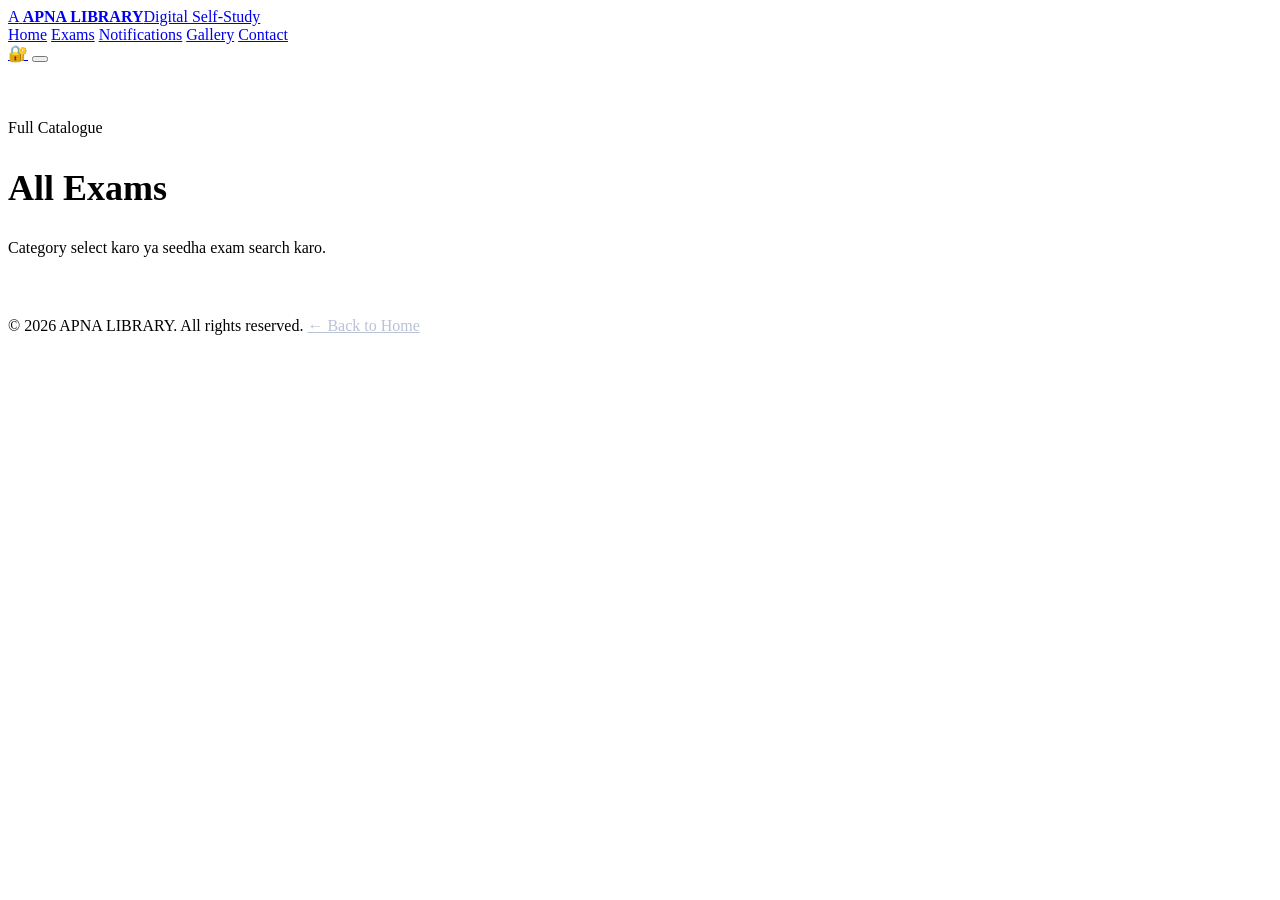
==== category.html @ 268855db "Add files via upload" ====
<!DOCTYPE html>
<html lang="hi">
<head>
<meta charset="UTF-8">
<meta name="viewport" content="width=device-width, initial-scale=1.0">
<title>All Exams — APNA LIBRARY</title>
<link rel="stylesheet" href="assets/css/style.css">
<style>
  .cat-hero{background:var(--shelf);border-bottom:1px solid var(--line);padding:56px 0 32px}
  .filter-row{display:flex;gap:10px;flex-wrap:wrap;margin-top:28px}
  .filter-chip{padding:9px 18px;border:1px solid var(--line);border-radius:20px;font-size:13px;font-weight:600;background:var(--paper);cursor:pointer}
  .filter-chip.active{background:var(--navy);color:#fff;border-color:var(--navy)}
</style>
</head>
<body>

<header class="site-header">
  <div class="wrap header-inner">
    <a href="index.html" class="brand">
      <span class="brand-mark">A</span>
      <span class="brand-text"><b>APNA LIBRARY</b><span data-i18n="tagline_brand">Digital Self-Study</span></span>
    </a>
    <nav class="main-nav">
      <a href="index.html" data-i18n="nav_home">Home</a>
      <a href="category.html" data-i18n="nav_exams">Exams</a>
      <a href="index.html#notifications" data-i18n="nav_notifications">Notifications</a>
      <a href="index.html#gallery" data-i18n="nav_gallery">Gallery</a>
      <a href="index.html#contact" data-i18n="nav_contact">Contact</a>
    </nav>
    <div class="header-actions">
      <div id="lang-switcher"></div>
      <a href="admin/index.html" class="icon-btn" title="Admin Login">🔐</a>
      <button class="menu-btn" aria-label="Menu"><span></span><span></span><span></span></button>
    </div>
  </div>
</header>

<section class="cat-hero">
  <div class="wrap">
    <div class="eyebrow" data-i18n="eyebrow_catalogue">Full Catalogue</div>
    <h1 style="font-size:36px;color:var(--navy-deep)" data-i18n="heading_all_exams">All Exams</h1>
    <p style="color:var(--ink-soft);margin-top:8px" data-i18n="cat_page_sub">Category select karo ya seedha exam search karo.</p>
    <div class="filter-row" id="filter-row"></div>
  </div>
</section>

<section class="section">
  <div class="wrap">
    <div class="card-grid" id="all-exam-grid"></div>
  </div>
</section>

<footer>
  <div class="wrap footer-bottom" style="border-top:none">
    <span data-i18n="footer_rights">© 2026 APNA LIBRARY. All rights reserved.</span>
    <a href="index.html" style="color:#B9C2D6" data-i18n="back_home">← Back to Home</a>
  </div>
</footer>

<script src="assets/js/data.js"></script>
<script src="assets/js/i18n.js"></script>
<script src="assets/js/main.js"></script>
<script>
  const params = new URLSearchParams(window.location.search);
  let activeCat = params.get('cat') || 'all';

  function renderFilters(){
    const el = document.getElementById('filter-row');
    const chips = [{id:'all',name:{hg:t('filter_all'),en:t('filter_all'),hi:t('filter_all'),bn:t('filter_all'),mr:t('filter_all')},icon:'📚'}, ...CATEGORIES];
    el.innerHTML = chips.map(c=>`
      <button class="filter-chip ${c.id===activeCat?'active':''}" data-cat="${c.id}">${c.icon} ${tf(c.name)}</button>
    `).join('');
    el.querySelectorAll('.filter-chip').forEach(btn=>{
      btn.addEventListener('click', ()=>{
        activeCat = btn.dataset.cat;
        el.querySelectorAll('.filter-chip').forEach(b=>b.classList.remove('active'));
        btn.classList.add('active');
        renderList();
      });
    });
  }

  function renderList(){
    const list = activeCat === 'all' ? EXAMS : EXAMS.filter(e=>e.category===activeCat);
    renderExamCards('all-exam-grid', list);
  }

  window.onLanguageChangeExtra = function(){
    renderFilters();
    renderList();
  };

  renderFilters();
  renderList();
</script>
</body>
</html>
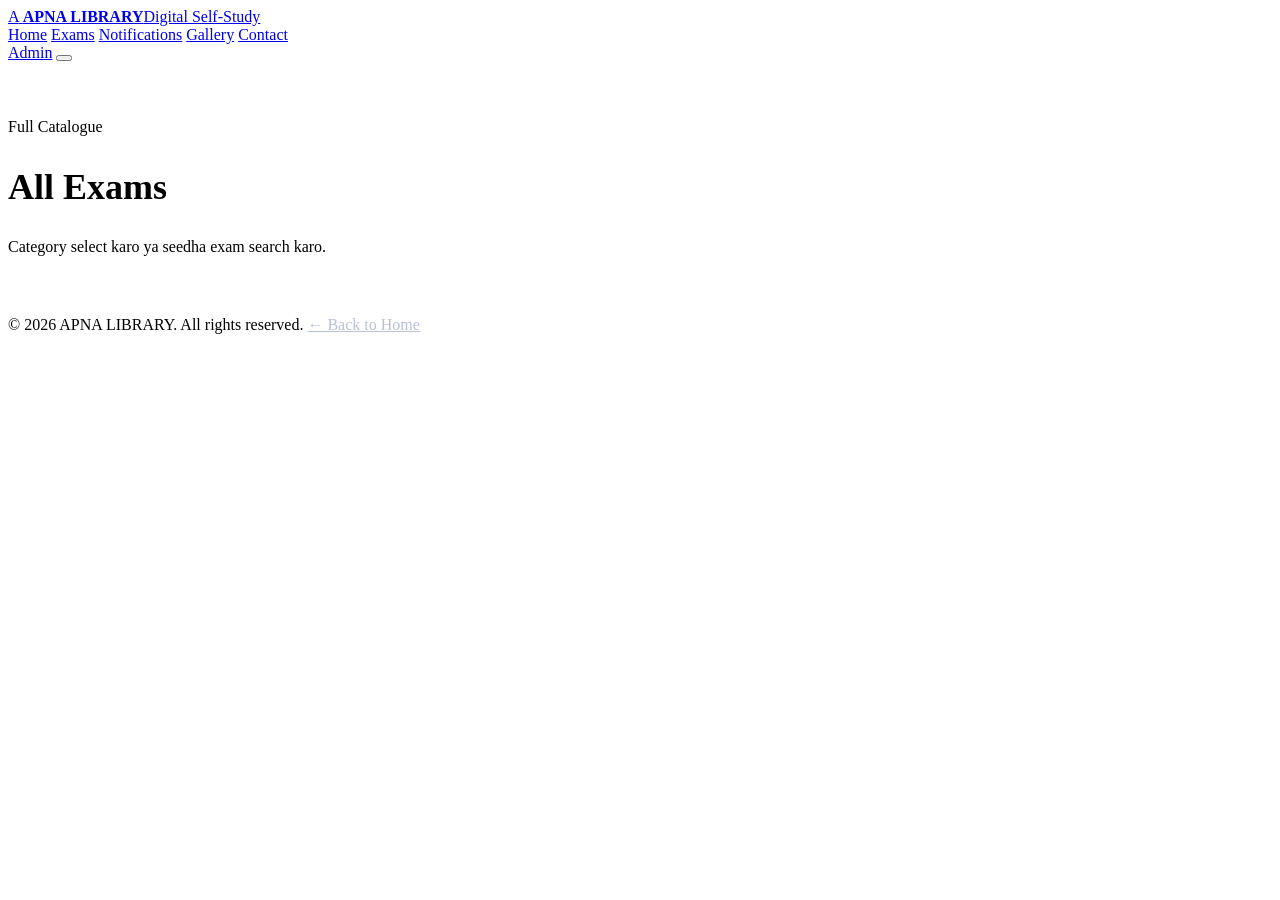
==== commit 958c28b9: "Add files via upload" ====
--- a/category.html
+++ b/category.html
@@ -29,7 +29,7 @@
     </nav>
     <div class="header-actions">
       <div id="lang-switcher"></div>
-      <a href="admin/index.html" class="icon-btn" title="Admin Login">🔐</a>
+      <a href="admin/index.html" class="icon-btn" title="Admin Login">Admin</a>
       <button class="menu-btn" aria-label="Menu"><span></span><span></span><span></span></button>
     </div>
   </div>
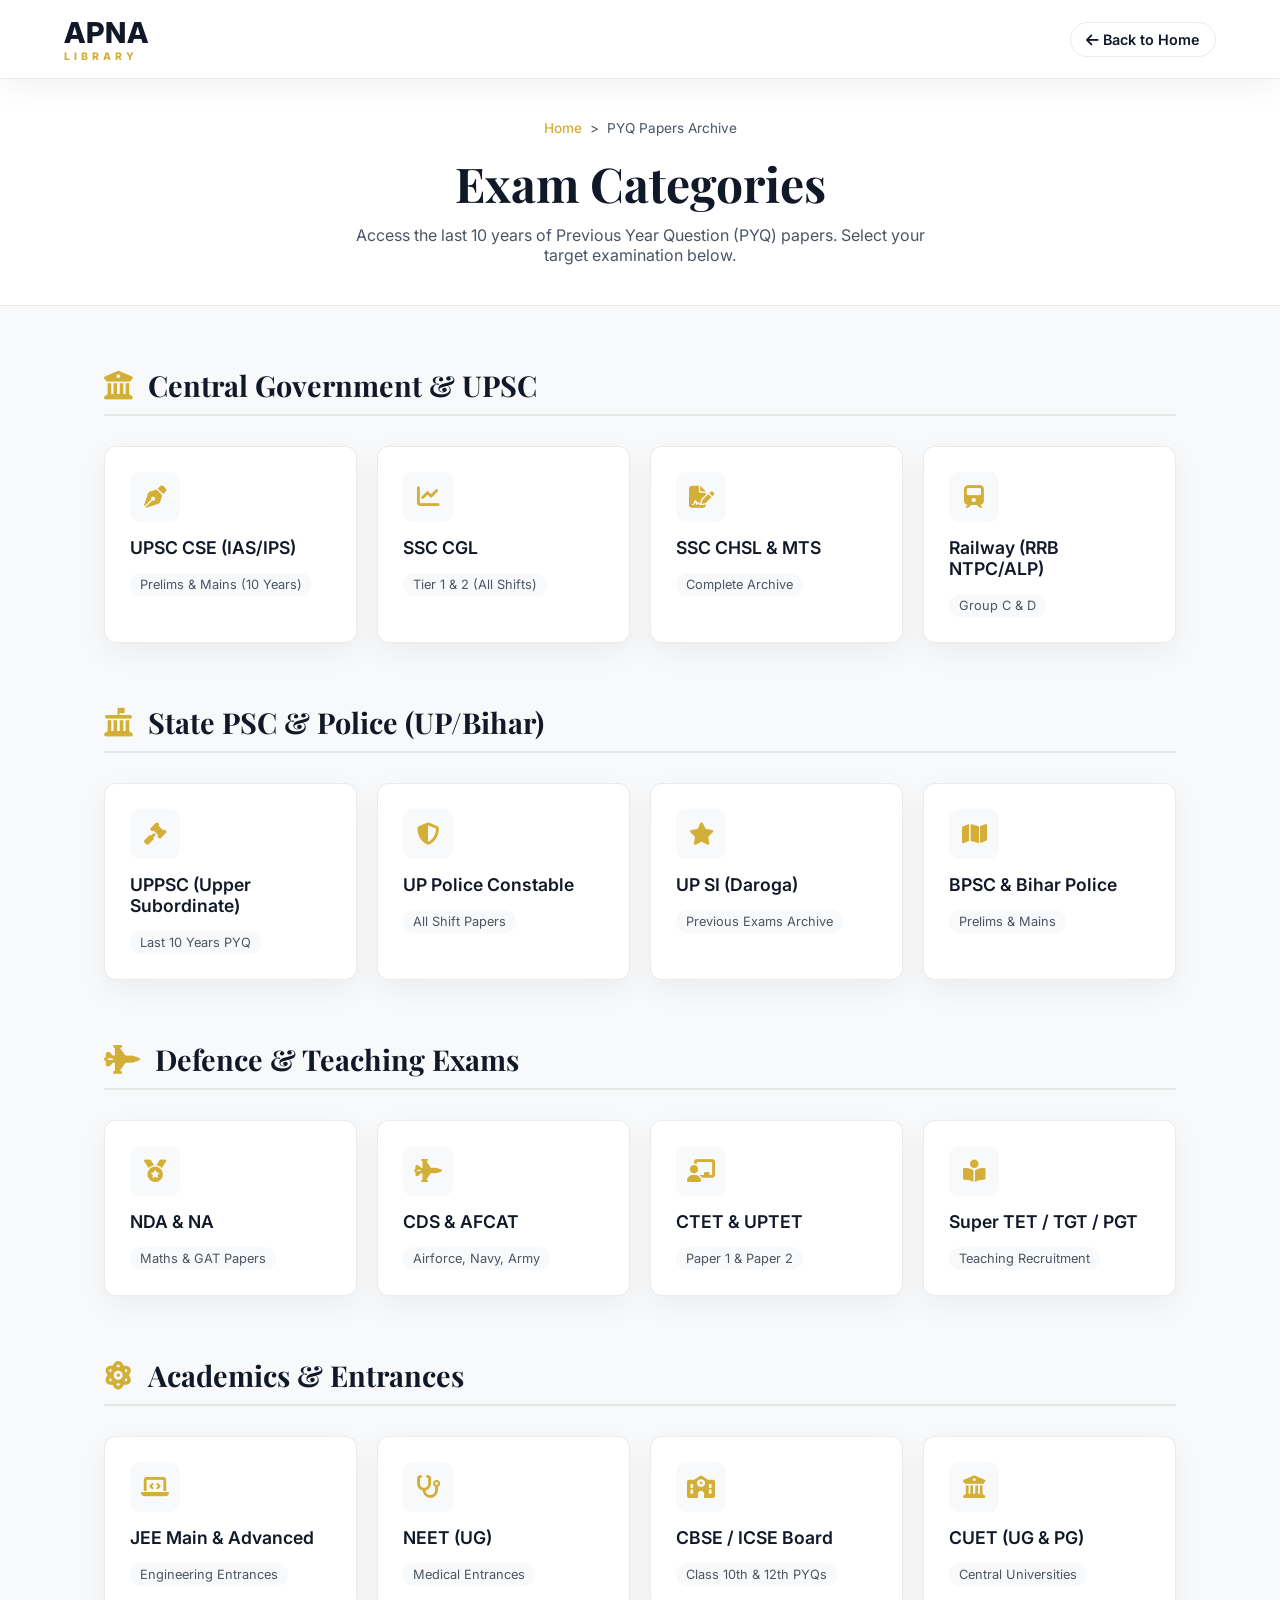
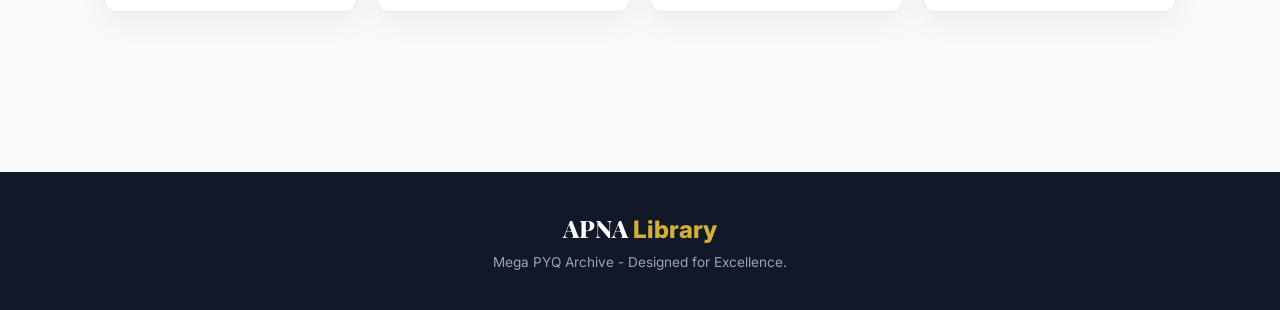
==== commit 08bff4c5: "Create category.html" ====
--- a/category.html
+++ b/category.html
@@ -1,97 +1,230 @@
 <!DOCTYPE html>
-<html lang="hi">
+<html lang="en">
 <head>
-<meta charset="UTF-8">
-<meta name="viewport" content="width=device-width, initial-scale=1.0">
-<title>All Exams — APNA LIBRARY</title>
-<link rel="stylesheet" href="assets/css/style.css">
-<style>
-  .cat-hero{background:var(--shelf);border-bottom:1px solid var(--line);padding:56px 0 32px}
-  .filter-row{display:flex;gap:10px;flex-wrap:wrap;margin-top:28px}
-  .filter-chip{padding:9px 18px;border:1px solid var(--line);border-radius:20px;font-size:13px;font-weight:600;background:var(--paper);cursor:pointer}
-  .filter-chip.active{background:var(--navy);color:#fff;border-color:var(--navy)}
-</style>
+    <meta charset="UTF-8">
+    <meta name="viewport" content="width=device-width, initial-scale=1.0">
+    <title>PYQ Papers | Apna Library</title>
+    
+    <link href="https://fonts.googleapis.com/css2?family=Playfair+Display:ital,wght@0,600;0,800;1,600&family=Inter:wght@300;400;500;600&display=swap" rel="stylesheet">
+    <link rel="stylesheet" href="https://cdnjs.cloudflare.com/ajax/libs/font-awesome/6.4.0/css/all.min.css">
+    
+    <style>
+        /* ============================================================
+           PREMIUM WHITE THEME VARIABLES (Same as Main Page)
+           ============================================================ */
+        :root {
+            --bg-pure: #ffffff;
+            --bg-offwhite: #f8f9fa;
+            --bg-glass: rgba(255, 255, 255, 0.95);
+            --gold-primary: #D4AF37;
+            --gold-hover: #b5952f;
+            --text-dark: #111827;
+            --text-muted: #4b5563;
+            --border-light: rgba(0, 0, 0, 0.08);
+            --shadow-soft: 0 10px 30px rgba(0, 0, 0, 0.05);
+            --shadow-hover: 0 15px 40px rgba(212, 175, 55, 0.15);
+            --transition: all 0.3s cubic-bezier(0.25, 1, 0.5, 1);
+        }
+
+        * { margin: 0; padding: 0; box-sizing: border-box; font-family: 'Inter', sans-serif; scroll-behavior: smooth; }
+        body { background: var(--bg-offwhite); color: var(--text-dark); }
+        
+        ::-webkit-scrollbar { width: 6px; }
+        ::-webkit-scrollbar-track { background: var(--bg-offwhite); }
+        ::-webkit-scrollbar-thumb { background: var(--gold-primary); border-radius: 10px; }
+        h1, h2, h3, .serif { font-family: 'Playfair Display', serif; }
+
+        /* ============================================================
+           NAVBAR (Reused for consistency)
+           ============================================================ */
+        nav {
+            position: fixed; top: 0; width: 100%; display: flex; justify-content: space-between; align-items: center;
+            padding: 15px 5%; background: var(--bg-glass); backdrop-filter: blur(15px);
+            border-bottom: 1px solid var(--border-light); z-index: 1000; box-shadow: var(--shadow-soft);
+        }
+        .logo { font-size: 1.8rem; font-weight: 800; color: var(--text-dark); letter-spacing: 1px; text-decoration: none;}
+        .logo span { color: var(--gold-primary); font-size: 0.65rem; display: block; letter-spacing: 4px; font-family: 'Inter', sans-serif; text-transform: uppercase; }
+        
+        .nav-actions { display: flex; align-items: center; gap: 15px; }
+        .back-btn { font-size: 0.9rem; font-weight: 600; color: var(--text-dark); text-decoration: none; border: 1px solid var(--border-light); padding: 8px 15px; border-radius: 20px; transition: 0.3s; }
+        .back-btn:hover { background: var(--gold-primary); color: #fff; border-color: var(--gold-primary); }
+
+        /* ============================================================
+           PAGE HEADER & BREADCRUMBS
+           ============================================================ */
+        .page-header { padding: 120px 5% 40px; background: var(--bg-pure); text-align: center; border-bottom: 1px solid var(--border-light); }
+        .breadcrumbs { font-size: 0.85rem; color: var(--text-muted); margin-bottom: 15px; }
+        .breadcrumbs a { color: var(--gold-primary); text-decoration: none; font-weight: 500; }
+        .page-header h1 { font-size: clamp(2rem, 4vw, 3rem); color: var(--text-dark); margin-bottom: 10px; }
+        .page-header p { color: var(--text-muted); font-size: 1rem; max-width: 600px; margin: 0 auto; }
+
+        /* ============================================================
+           CATEGORY SECTIONS
+           ============================================================ */
+        .category-container { padding: 60px 5%; max-width: 1200px; margin: 0 auto; }
+        
+        .exam-section { margin-bottom: 60px; }
+        .exam-section-title { font-size: 1.8rem; color: var(--text-dark); border-bottom: 2px solid var(--border-light); padding-bottom: 10px; margin-bottom: 30px; display: flex; align-items: center; gap: 15px; }
+        .exam-section-title i { color: var(--gold-primary); }
+
+        .cards-grid { display: grid; grid-template-columns: repeat(auto-fill, minmax(250px, 1fr)); gap: 20px; }
+        
+        .exam-sub-card {
+            background: var(--bg-pure); border: 1px solid var(--border-light); border-radius: 12px;
+            padding: 25px; text-decoration: none; color: var(--text-dark); transition: var(--transition);
+            display: flex; flex-direction: column; align-items: flex-start; gap: 15px; box-shadow: var(--shadow-soft);
+        }
+        .exam-sub-card:hover { transform: translateY(-5px); border-color: var(--gold-primary); box-shadow: var(--shadow-hover); }
+        
+        .exam-sub-card .icon-box { width: 50px; height: 50px; background: var(--bg-offwhite); border-radius: 10px; display: flex; align-items: center; justify-content: center; font-size: 1.4rem; color: var(--gold-primary); transition: 0.3s; }
+        .exam-sub-card:hover .icon-box { background: var(--gold-primary); color: #fff; }
+        
+        .exam-sub-card h3 { font-size: 1.1rem; font-family: 'Inter', sans-serif; font-weight: 600; }
+        .exam-sub-card span { font-size: 0.8rem; color: var(--text-muted); background: var(--bg-offwhite); padding: 4px 10px; border-radius: 20px; }
+
+        /* ============================================================
+           FOOTER (Simplified for sub-pages)
+           ============================================================ */
+        footer { background: var(--text-dark); color: #fff; padding: 40px 5%; text-align: center; margin-top: 40px;}
+        .footer-logo { font-size: 1.5rem; font-weight: 800; font-family: 'Playfair Display', serif; margin-bottom: 10px;}
+        .footer-logo span { color: var(--gold-primary); }
+    </style>
 </head>
 <body>
 
-<header class="site-header">
-  <div class="wrap header-inner">
-    <a href="index.html" class="brand">
-      <span class="brand-mark">A</span>
-      <span class="brand-text"><b>APNA LIBRARY</b><span data-i18n="tagline_brand">Digital Self-Study</span></span>
-    </a>
-    <nav class="main-nav">
-      <a href="index.html" data-i18n="nav_home">Home</a>
-      <a href="category.html" data-i18n="nav_exams">Exams</a>
-      <a href="index.html#notifications" data-i18n="nav_notifications">Notifications</a>
-      <a href="index.html#gallery" data-i18n="nav_gallery">Gallery</a>
-      <a href="index.html#contact" data-i18n="nav_contact">Contact</a>
+    <!-- NAVBAR -->
+    <nav>
+        <a href="index.html" class="logo">APNA <span>Library</span></a>
+        <div class="nav-actions">
+            <a href="index.html" class="back-btn"><i class="fas fa-arrow-left"></i> Back to Home</a>
+        </div>
     </nav>
-    <div class="header-actions">
-      <div id="lang-switcher"></div>
-      <a href="admin/index.html" class="icon-btn" title="Admin Login">Admin</a>
-      <button class="menu-btn" aria-label="Menu"><span></span><span></span><span></span></button>
-    </div>
-  </div>
-</header>
-
-<section class="cat-hero">
-  <div class="wrap">
-    <div class="eyebrow" data-i18n="eyebrow_catalogue">Full Catalogue</div>
-    <h1 style="font-size:36px;color:var(--navy-deep)" data-i18n="heading_all_exams">All Exams</h1>
-    <p style="color:var(--ink-soft);margin-top:8px" data-i18n="cat_page_sub">Category select karo ya seedha exam search karo.</p>
-    <div class="filter-row" id="filter-row"></div>
-  </div>
-</section>
-
-<section class="section">
-  <div class="wrap">
-    <div class="card-grid" id="all-exam-grid"></div>
-  </div>
-</section>
-
-<footer>
-  <div class="wrap footer-bottom" style="border-top:none">
-    <span data-i18n="footer_rights">© 2026 APNA LIBRARY. All rights reserved.</span>
-    <a href="index.html" style="color:#B9C2D6" data-i18n="back_home">← Back to Home</a>
-  </div>
-</footer>
-
-<script src="assets/js/data.js"></script>
-<script src="assets/js/i18n.js"></script>
-<script src="assets/js/main.js"></script>
-<script>
-  const params = new URLSearchParams(window.location.search);
-  let activeCat = params.get('cat') || 'all';
-
-  function renderFilters(){
-    const el = document.getElementById('filter-row');
-    const chips = [{id:'all',name:{hg:t('filter_all'),en:t('filter_all'),hi:t('filter_all'),bn:t('filter_all'),mr:t('filter_all')},icon:'📚'}, ...CATEGORIES];
-    el.innerHTML = chips.map(c=>`
-      <button class="filter-chip ${c.id===activeCat?'active':''}" data-cat="${c.id}">${c.icon} ${tf(c.name)}</button>
-    `).join('');
-    el.querySelectorAll('.filter-chip').forEach(btn=>{
-      btn.addEventListener('click', ()=>{
-        activeCat = btn.dataset.cat;
-        el.querySelectorAll('.filter-chip').forEach(b=>b.classList.remove('active'));
-        btn.classList.add('active');
-        renderList();
-      });
-    });
-  }
-
-  function renderList(){
-    const list = activeCat === 'all' ? EXAMS : EXAMS.filter(e=>e.category===activeCat);
-    renderExamCards('all-exam-grid', list);
-  }
-
-  window.onLanguageChangeExtra = function(){
-    renderFilters();
-    renderList();
-  };
-
-  renderFilters();
-  renderList();
-</script>
+
+    <!-- PAGE HEADER -->
+    <header class="page-header">
+        <div class="breadcrumbs"><a href="index.html">Home</a> &nbsp;>&nbsp; PYQ Papers Archive</div>
+        <h1 class="serif">Exam Categories</h1>
+        <p>Access the last 10 years of Previous Year Question (PYQ) papers. Select your target examination below.</p>
+    </header>
+
+    <!-- MAIN CATEGORY CONTAINER -->
+    <main class="category-container">
+        
+        <!-- 1. CENTRAL EXAMS -->
+        <section class="exam-section">
+            <h2 class="exam-section-title serif"><i class="fas fa-building-columns"></i> Central Government & UPSC</h2>
+            <div class="cards-grid">
+                <a href="#" class="exam-sub-card" onclick="alert('Proceeding to UPSC CSE Papers (exam.html)')">
+                    <div class="icon-box"><i class="fas fa-pen-nib"></i></div>
+                    <h3>UPSC CSE (IAS/IPS)</h3>
+                    <span>Prelims & Mains (10 Years)</span>
+                </a>
+                <a href="#" class="exam-sub-card">
+                    <div class="icon-box"><i class="fas fa-chart-line"></i></div>
+                    <h3>SSC CGL</h3>
+                    <span>Tier 1 & 2 (All Shifts)</span>
+                </a>
+                <a href="#" class="exam-sub-card">
+                    <div class="icon-box"><i class="fas fa-file-signature"></i></div>
+                    <h3>SSC CHSL & MTS</h3>
+                    <span>Complete Archive</span>
+                </a>
+                <a href="#" class="exam-sub-card">
+                    <div class="icon-box"><i class="fas fa-train"></i></div>
+                    <h3>Railway (RRB NTPC/ALP)</h3>
+                    <span>Group C & D</span>
+                </a>
+            </div>
+        </section>
+
+        <!-- 2. STATE EXAMS -->
+        <section class="exam-section">
+            <h2 class="exam-section-title serif"><i class="fas fa-landmark-flag"></i> State PSC & Police (UP/Bihar)</h2>
+            <div class="cards-grid">
+                <a href="#" class="exam-sub-card">
+                    <div class="icon-box"><i class="fas fa-gavel"></i></div>
+                    <h3>UPPSC (Upper Subordinate)</h3>
+                    <span>Last 10 Years PYQ</span>
+                </a>
+                <a href="#" class="exam-sub-card">
+                    <div class="icon-box"><i class="fas fa-shield-alt"></i></div>
+                    <h3>UP Police Constable</h3>
+                    <span>All Shift Papers</span>
+                </a>
+                <a href="#" class="exam-sub-card">
+                    <div class="icon-box"><i class="fas fa-star"></i></div>
+                    <h3>UP SI (Daroga)</h3>
+                    <span>Previous Exams Archive</span>
+                </a>
+                <a href="#" class="exam-sub-card">
+                    <div class="icon-box"><i class="fas fa-map"></i></div>
+                    <h3>BPSC & Bihar Police</h3>
+                    <span>Prelims & Mains</span>
+                </a>
+            </div>
+        </section>
+
+        <!-- 3. DEFENCE & TEACHING -->
+        <section class="exam-section">
+            <h2 class="exam-section-title serif"><i class="fas fa-jet-fighter"></i> Defence & Teaching Exams</h2>
+            <div class="cards-grid">
+                <a href="#" class="exam-sub-card">
+                    <div class="icon-box"><i class="fas fa-medal"></i></div>
+                    <h3>NDA & NA</h3>
+                    <span>Maths & GAT Papers</span>
+                </a>
+                <a href="#" class="exam-sub-card">
+                    <div class="icon-box"><i class="fas fa-fighter-jet"></i></div>
+                    <h3>CDS & AFCAT</h3>
+                    <span>Airforce, Navy, Army</span>
+                </a>
+                <a href="#" class="exam-sub-card">
+                    <div class="icon-box"><i class="fas fa-chalkboard-teacher"></i></div>
+                    <h3>CTET & UPTET</h3>
+                    <span>Paper 1 & Paper 2</span>
+                </a>
+                <a href="#" class="exam-sub-card">
+                    <div class="icon-box"><i class="fas fa-book-reader"></i></div>
+                    <h3>Super TET / TGT / PGT</h3>
+                    <span>Teaching Recruitment</span>
+                </a>
+            </div>
+        </section>
+
+        <!-- 4. ACADEMICS & ENTRANCE -->
+        <section class="exam-section">
+            <h2 class="exam-section-title serif"><i class="fas fa-atom"></i> Academics & Entrances</h2>
+            <div class="cards-grid">
+                <a href="#" class="exam-sub-card">
+                    <div class="icon-box"><i class="fas fa-laptop-code"></i></div>
+                    <h3>JEE Main & Advanced</h3>
+                    <span>Engineering Entrances</span>
+                </a>
+                <a href="#" class="exam-sub-card">
+                    <div class="icon-box"><i class="fas fa-stethoscope"></i></div>
+                    <h3>NEET (UG)</h3>
+                    <span>Medical Entrances</span>
+                </a>
+                <a href="#" class="exam-sub-card">
+                    <div class="icon-box"><i class="fas fa-school"></i></div>
+                    <h3>CBSE / ICSE Board</h3>
+                    <span>Class 10th & 12th PYQs</span>
+                </a>
+                <a href="#" class="exam-sub-card">
+                    <div class="icon-box"><i class="fas fa-university"></i></div>
+                    <h3>CUET (UG & PG)</h3>
+                    <span>Central Universities</span>
+                </a>
+            </div>
+        </section>
+
+    </main>
+
+    <!-- FOOTER -->
+    <footer>
+        <div class="footer-logo">APNA <span>Library</span></div>
+        <p style="color:#9ca3af; font-size:0.85rem; margin-top: 5px;">Mega PYQ Archive - Designed for Excellence.</p>
+    </footer>
+
 </body>
 </html>
